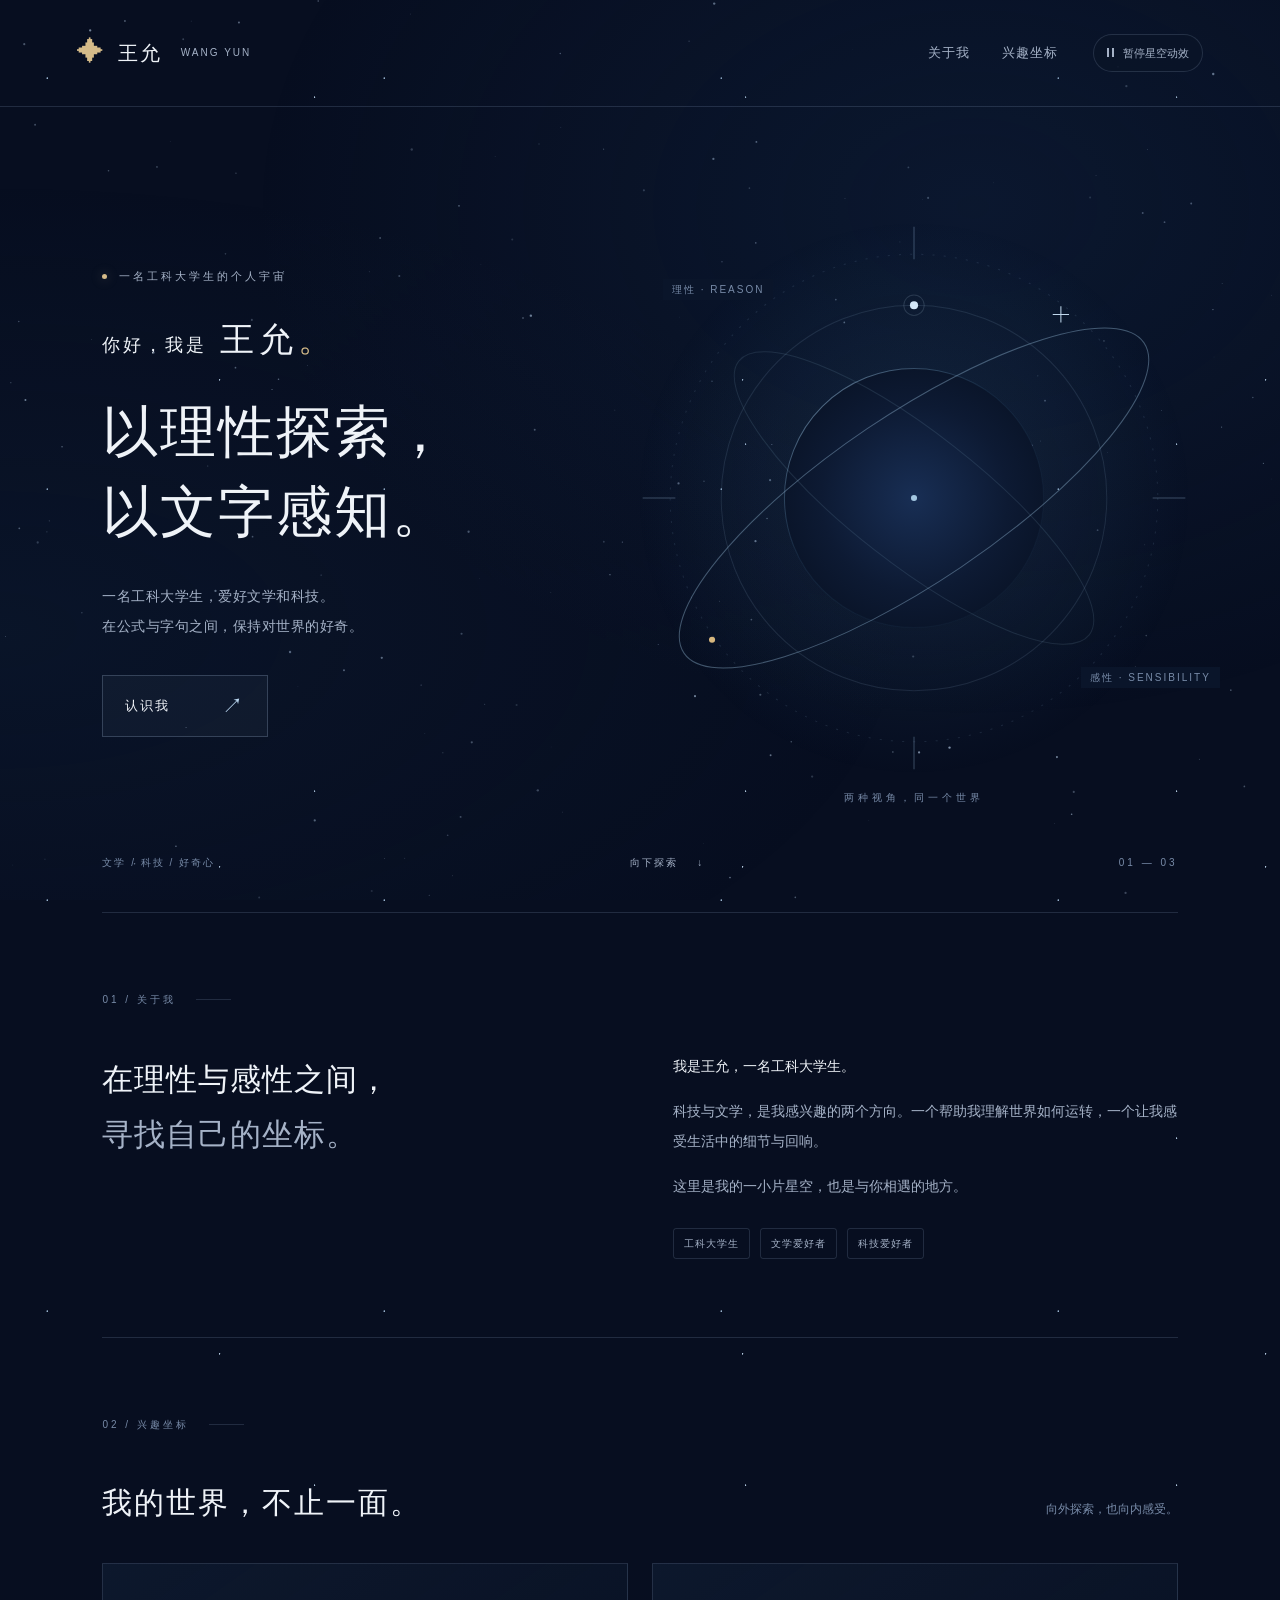
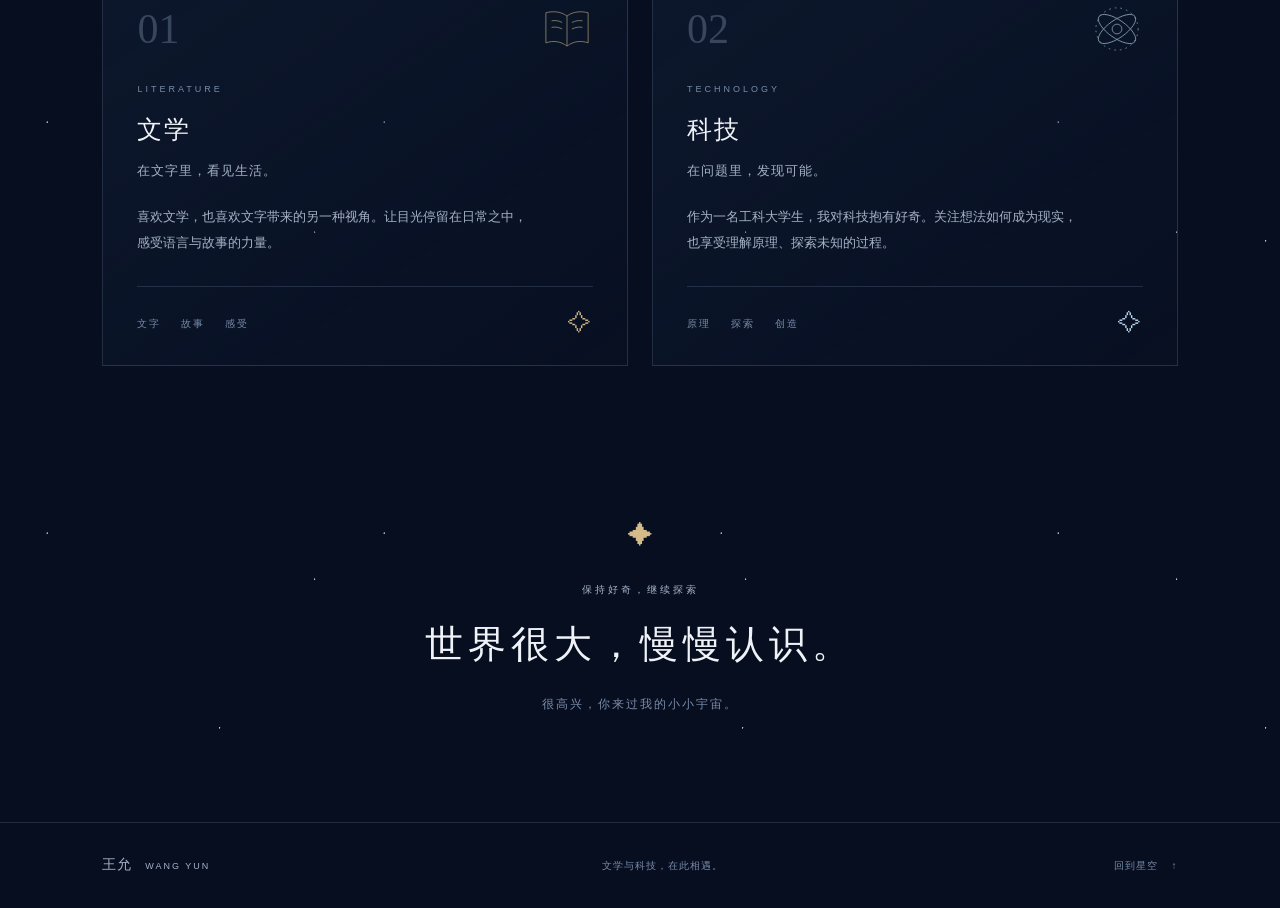
==== wangyun/index.html @ d10f9476 "Add Wang Yun starfield personal site at /wangyun" ====
<!doctype html>
<html lang="zh-CN">
<head>
  <meta charset="utf-8">
  <meta name="viewport" content="width=device-width, initial-scale=1">
  <meta name="theme-color" content="#070e20">
  <meta name="description" content="王允的个人网站。一名工科大学生，爱好文学和科技。在理性与感性之间，保持好奇。">
  <title>王允 · 在理性与感性之间</title>
  <link rel="icon" href="./favicon.svg" type="image/svg+xml">
  <link rel="stylesheet" href="./styles.css">
  <script src="./script.js" defer></script>
</head>
<body>
  <a class="skip-link" href="#main">跳到正文</a>
  <canvas id="starfield" aria-hidden="true"></canvas>
  <div class="atmosphere" aria-hidden="true"></div>

  <header class="site-header">
    <a class="wordmark" href="#home" aria-label="王允，返回首页"><span class="mark" aria-hidden="true">✦</span> 王允<span class="wordmark-latin">WANG YUN</span></a>
    <nav aria-label="主导航">
      <a href="#about">关于我</a>
      <a href="#interests">兴趣坐标</a>
    </nav>
    <button id="motion-toggle" class="motion-toggle" type="button" aria-pressed="false" hidden><span class="motion-icon" aria-hidden="true"></span><span class="motion-label">开启星空动效</span></button>
  </header>

  <main id="main">
    <section id="home" class="hero" aria-labelledby="hero-title">
      <div class="hero-copy">
        <p class="eyebrow"><span class="tiny-star" aria-hidden="true"></span> 一名工科大学生的个人宇宙</p>
        <h1 id="hero-title">你好，我是<span class="name">王允<span class="name-dot">。</span></span></h1>
        <p class="hero-statement">以理性探索，<br>以文字感知。</p>
        <p class="hero-description">一名工科大学生，爱好文学和科技。<br>在公式与字句之间，保持对世界的好奇。</p>
        <a class="primary-link" href="#about">认识我 <span aria-hidden="true">↗</span></a>
      </div>
      <div class="cosmos" aria-hidden="true">
        <svg class="orbit-art" viewBox="0 0 600 600" fill="none">
          <defs>
            <radialGradient id="planet"><stop stop-color="#182e54"/><stop offset=".72" stop-color="#0d1a33"/><stop offset="1" stop-color="#0a152a"/></radialGradient>
            <linearGradient id="rim" x1="180" y1="160" x2="410" y2="420" gradientUnits="userSpaceOnUse"><stop stop-color="#bad7ef" stop-opacity=".7"/><stop offset=".45" stop-color="#477ca4" stop-opacity=".12"/><stop offset="1" stop-color="#477ca4" stop-opacity=".02"/></linearGradient>
            <radialGradient id="halo"><stop stop-color="#4a83b0" stop-opacity=".17"/><stop offset="1" stop-color="#4a83b0" stop-opacity="0"/></radialGradient>
          </defs>
          <circle cx="300" cy="300" r="272" fill="url(#halo)"/>
          <circle cx="300" cy="300" r="239" stroke="#8aaccb" stroke-opacity=".14" stroke-dasharray="2 9"/>
          <circle cx="300" cy="300" r="189" stroke="#8aaccb" stroke-opacity=".15"/>
          <path d="M300 34V66M300 534V566M34 300H66M534 300H566" stroke="#8aaccb" stroke-opacity=".38"/>
          <circle cx="300" cy="300" r="127" fill="url(#planet)" stroke="url(#rim)"/>
          <ellipse cx="300" cy="300" rx="272" ry="82" transform="rotate(-34 300 300)" stroke="#9ec4e1" stroke-opacity=".38"/>
          <ellipse cx="300" cy="300" rx="218" ry="64" transform="rotate(38 300 300)" stroke="#9ec4e1" stroke-opacity=".13"/>
          <g class="orbital-traveler"><circle cx="300" cy="111" r="4" fill="#d4e8f9"/><circle cx="300" cy="111" r="10" stroke="#c8e4f9" stroke-opacity=".15"/></g>
          <circle cx="102" cy="439" r="3" fill="#d7b77e"/>
          <path d="M444 112V128M436 120H452" stroke="#c1d9ed"/>
          <circle cx="300" cy="300" r="3" fill="#a4c7e1"/>
        </svg>
        <span class="orbit-caption caption-top">理性 · REASON</span>
        <span class="orbit-caption caption-bottom">感性 · SENSIBILITY</span>
        <span class="cosmos-footnote">两种视角，同一个世界</span>
      </div>
      <div class="hero-bottom"><span>文学 / 科技 / 好奇心</span><a href="#about">向下探索 <span aria-hidden="true">↓</span></a><span class="hero-index">01 — 03</span></div>
    </section>

    <section id="about" class="about section" aria-labelledby="about-title">
      <div class="section-label"><span>01 / 关于我</span><span class="label-line"></span></div>
      <div class="about-content">
        <h2 id="about-title">在理性与感性之间，<br><span>寻找自己的坐标。</span></h2>
        <div class="about-text"><p>我是王允，一名工科大学生。</p><p>科技与文学，是我感兴趣的两个方向。一个帮助我理解世界如何运转，一个让我感受生活中的细节与回响。</p><p>这里是我的一小片星空，也是与你相遇的地方。</p><div class="identity-tags"><span>工科大学生</span><span>文学爱好者</span><span>科技爱好者</span></div></div>
      </div>
    </section>

    <section id="interests" class="interests section" aria-labelledby="interests-title">
      <div class="section-label"><span>02 / 兴趣坐标</span><span class="label-line"></span></div>
      <div class="section-heading"><h2 id="interests-title">我的世界，不止一面。</h2><p>向外探索，也向内感受。</p></div>
      <div class="interest-grid">
        <article class="interest literature"><div class="interest-top"><span class="interest-number">01</span><svg viewBox="0 0 64 64" aria-hidden="true" fill="none"><path d="M32 16C24 10 14 10 6 12V49C15 46 24 47 32 53C40 47 49 46 58 49V12C50 10 40 10 32 16ZM32 16V53"/><path d="M13 22C17 21 23 22 26 24M13 30C17 29 23 30 26 32M38 24C42 22 47 21 51 22M38 32C42 30 47 29 51 30"/></svg></div><p class="interest-en">LITERATURE</p><h3>文学<span>在文字里，看见生活。</span></h3><p class="interest-description">喜欢文学，也喜欢文字带来的另一种视角。让目光停留在日常之中，感受语言与故事的力量。</p><div class="interest-bottom"><span>文字</span><span>故事</span><span>感受</span><span class="four-point" aria-hidden="true">✧</span></div></article>
        <article class="interest technology"><div class="interest-top"><span class="interest-number">02</span><svg viewBox="0 0 64 64" aria-hidden="true" fill="none"><circle cx="32" cy="32" r="6"/><ellipse cx="32" cy="32" rx="27" ry="11" transform="rotate(-35 32 32)"/><ellipse cx="32" cy="32" rx="27" ry="11" transform="rotate(35 32 32)"/><circle cx="32" cy="32" r="26" stroke-dasharray="2 5"/></svg></div><p class="interest-en">TECHNOLOGY</p><h3>科技<span>在问题里，发现可能。</span></h3><p class="interest-description">作为一名工科大学生，我对科技抱有好奇。关注想法如何成为现实，也享受理解原理、探索未知的过程。</p><div class="interest-bottom"><span>原理</span><span>探索</span><span>创造</span><span class="four-point" aria-hidden="true">✧</span></div></article>
      </div>
    </section>

    <section class="closing" aria-labelledby="closing-title"><span class="closing-star" aria-hidden="true">✦</span><p class="eyebrow">保持好奇，继续探索</p><h2 id="closing-title">世界很大，<br class="mobile-break">慢慢认识。</h2><p>很高兴，你来过我的小小宇宙。</p></section>
  </main>
  <footer class="site-footer"><a class="footer-name" href="#home">王允 <span>WANG YUN</span></a><span>文学与科技，在此相遇。</span><a href="#home">回到星空 <span aria-hidden="true">↑</span></a></footer>
</body>
</html>
---- wangyun/styles.css ----
:root{color-scheme:dark;--bg:#070e20;--text:#eff3f8;--muted:#a5b2c7;--faint:#788ba8;--line:rgba(166,191,223,.17);--blue:#bad7f0;--gold:#d5bb89;font-family:"Microsoft YaHei","PingFang SC","Noto Sans CJK SC",sans-serif;font-synthesis:none}
*{box-sizing:border-box}html{scroll-behavior:smooth;scroll-padding-top:100px}body{margin:0;background:var(--bg);color:var(--text);line-height:1.7;overflow-x:hidden}a{color:inherit;text-decoration:none}button{font:inherit}a,button{-webkit-tap-highlight-color:transparent}a:focus-visible,button:focus-visible{outline:2px solid var(--gold);outline-offset:7px}::selection{background:#375577;color:#fff}[hidden]{display:none!important}
#starfield,.atmosphere{position:fixed;inset:0;width:100%;height:100%;pointer-events:none}#starfield{z-index:-2}.atmosphere{z-index:-1;background:radial-gradient(ellipse at 76% 23%,#17345a42,transparent 52%),radial-gradient(ellipse at 0% 70%,#152d4b35,transparent 50%)}body{isolation:isolate;background-image:radial-gradient(1px 1px at 14% 19%,#9eb9d4 50%,transparent 100%),radial-gradient(1px 1px at 73% 28%,#b2c8de 50%,transparent 100%),radial-gradient(1px 1px at 42% 78%,#b2c8de 50%,transparent 100%);background-size:337px 411px,431px 347px,523px 487px}
.skip-link{position:fixed;top:-100px;left:20px;background:#eff3f8;color:#070e20;padding:12px 20px;z-index:20}.skip-link:focus{top:12px}.site-header{max-width:1440px;margin:auto;padding:30px 6%;display:flex;align-items:center;gap:35px;border-bottom:1px solid var(--line)}.wordmark{display:flex;align-items:center;gap:12px;font-size:20px;font-weight:600;letter-spacing:2px}.mark{color:var(--gold);font-size:27px}.wordmark-latin{font-size:10px;letter-spacing:2px;font-weight:400;color:var(--muted);margin-left:7px}nav{display:flex;gap:32px;margin-left:auto;font-size:13px;letter-spacing:1px}nav a{padding:8px 0;color:var(--muted);transition:color .2s}nav a:hover,nav a[aria-current]{color:var(--text)}.motion-toggle{display:flex;align-items:center;gap:9px;border:1px solid var(--line);background:#0a1527b3;color:var(--muted);padding:9px 13px;border-radius:30px;font-size:11px;cursor:pointer;white-space:nowrap}.motion-toggle:hover{border-color:#8da7c277}.motion-icon{height:9px;width:7px;border-inline:2px solid currentColor}.motion-toggle[aria-pressed="false"] .motion-icon{border:0;width:0;height:0;border-top:5px solid transparent;border-bottom:5px solid transparent;border-left:7px solid currentColor}
main,.site-footer{max-width:1440px;margin:auto}.hero{min-height:760px;min-height:min(850px,calc(100svh - 100px));position:relative;padding:85px 8% 100px;display:grid;grid-template-columns:1fr 1fr;align-items:center;gap:20px}.hero-copy{position:relative;z-index:1}.eyebrow{font-size:11px;letter-spacing:3px;color:var(--muted);display:flex;align-items:center;gap:12px;margin:0 0 25px}.tiny-star{width:5px;height:5px;background:var(--gold);box-shadow:0 0 12px #d5bb8966;border-radius:50%}h1,h2,h3,p{margin-top:0}h1{font-size:18px;font-weight:400;letter-spacing:3px;margin-bottom:24px;display:flex;align-items:baseline;gap:13px}.name{font-size:34px;letter-spacing:5px;font-weight:500}.name-dot{color:var(--gold)}.hero-statement{font-family:"Noto Serif CJK SC","Songti SC","SimSun",serif;font-size:clamp(35px,4.4vw,63px);line-height:1.42;letter-spacing:2px;margin-bottom:28px}.hero-description{color:var(--muted);font-size:14px;line-height:2.2;letter-spacing:.5px;margin-bottom:33px}.primary-link{display:inline-flex;align-items:center;gap:52px;border:1px solid #8ea7c349;padding:12px 22px;font-size:13px;letter-spacing:2px;background:#bddafa0a;transition:background .2s,border-color .2s}.primary-link:hover{background:#bddafa15;border-color:#8ea7c38a}.primary-link span{font-size:21px;color:var(--blue)}.cosmos{position:relative;width:116%;margin-left:-8%;max-width:640px;aspect-ratio:1}.orbit-art{width:100%;height:100%;overflow:visible}.orbital-traveler{transform-origin:300px 300px;animation:orbit 100s linear infinite;animation-play-state:paused}.motion-on .orbital-traveler{animation-play-state:running}@keyframes orbit{to{transform:rotate(360deg)}}.orbit-caption{position:absolute;font-size:10px;letter-spacing:2px;color:var(--faint);background:#0a152a;padding:2px 9px}.caption-top{top:14%;left:9%}.caption-bottom{bottom:20%;right:0}.cosmos-footnote{position:absolute;left:0;bottom:1%;width:100%;text-align:center;font-size:10px;color:var(--faint);letter-spacing:4px}.hero-bottom{position:absolute;bottom:31px;left:8%;right:8%;display:flex;justify-content:space-between;align-items:center;font-size:10px;letter-spacing:2px;color:var(--faint)}.hero-bottom a{color:var(--muted);padding:10px}.hero-bottom a span{margin-left:15px}.hero-index{letter-spacing:3px}
.section{margin:0 8%;padding:78px 0;border-top:1px solid var(--line)}.section-label{display:flex;align-items:center;gap:20px;font-size:10px;letter-spacing:3px;color:var(--faint);margin-bottom:44px}.label-line{width:35px;height:1px;background:var(--line)}.about-content{display:grid;grid-template-columns:1fr 1fr;gap:65px}.about h2{font-size:clamp(23px,2.4vw,33px);font-weight:400;line-height:1.8;letter-spacing:1px}.about h2 span{color:var(--muted)}.about-text{font-size:14px;color:var(--muted);line-height:2.1}.about-text p{margin-bottom:16px}.about-text p:first-child{color:var(--text)}.identity-tags{display:flex;gap:10px;flex-wrap:wrap;margin-top:26px}.identity-tags span{font-size:10px;letter-spacing:1px;border:1px solid var(--line);border-radius:3px;padding:4px 10px}.section-heading{display:flex;justify-content:space-between;align-items:baseline;gap:24px;margin-bottom:35px}.section-heading h2{font-size:30px;font-weight:400;letter-spacing:2px;margin:0}.section-heading p{font-size:12px;color:var(--faint);margin:0}.interest-grid{display:grid;grid-template-columns:1fr 1fr;gap:24px}.interest{padding:30px 34px 22px;border:1px solid var(--line);background:linear-gradient(145deg,#14243b77,#0b152933);position:relative}.interest-top{display:flex;align-items:center;justify-content:space-between;margin-bottom:17px}.interest-number{font-family:Georgia,serif;font-size:42px;color:#879cb35c;font-weight:400}.interest-top svg{width:52px;height:52px;stroke:var(--blue);stroke-width:1;opacity:.7}.literature .interest-top svg{stroke:var(--gold)}.interest-en{font-size:9px;letter-spacing:3px;color:var(--faint);margin-bottom:11px}.interest h3{font-size:25px;font-weight:400;letter-spacing:2px;margin-bottom:22px}.interest h3 span{display:block;font-size:13px;letter-spacing:1px;color:var(--muted);margin-top:9px}.interest-description{font-size:13px;line-height:2;color:var(--muted);margin-bottom:30px;max-width:390px}.interest-bottom{display:flex;gap:20px;align-items:center;border-top:1px solid var(--line);padding-top:17px;font-size:10px;letter-spacing:2px;color:var(--faint)}.four-point{margin-left:auto;font-size:23px;color:var(--gold)}.technology .four-point{color:var(--blue)}
.closing{text-align:center;padding:70px 24px 95px}.closing-star{display:block;color:var(--gold);font-size:25px;margin-bottom:24px}.closing .eyebrow{justify-content:center;font-size:10px;margin-bottom:14px}.closing h2{font-family:"Noto Serif CJK SC","Songti SC","SimSun",serif;font-size:38px;font-weight:400;letter-spacing:5px;margin-bottom:18px}.closing>p:last-child{font-size:12px;color:var(--faint);letter-spacing:2px}.mobile-break{display:none}.site-footer{border-top:1px solid var(--line);padding:27px 8%;display:flex;align-items:center;justify-content:space-between;gap:20px;color:var(--faint);font-size:10px;letter-spacing:1px}.footer-name{color:var(--muted);font-size:14px}.footer-name span{font-size:9px;letter-spacing:2px;margin-left:8px}.site-footer>a:last-child{padding:7px 0}.site-footer>a:last-child span{margin-left:10px}
@media(min-width:1441px){.site-header{border-inline:1px solid #a6bfdf08}}@media(max-width:1000px){.wordmark-latin{display:none}.hero{padding-top:70px;min-height:700px}.hero-statement{font-size:43px}.cosmos{width:120%;margin-left:-12%}.about-content{gap:35px}.section-heading h2{font-size:26px}.interest{padding:25px}.section-heading p{font-size:11px}.hero-description{font-size:13px}}@media(max-width:700px){html{scroll-padding-top:25px}.site-header{padding:18px 6%;gap:15px;flex-wrap:wrap}.wordmark{font-size:18px;gap:7px;letter-spacing:1px}.mark{font-size:22px}nav{gap:18px;font-size:11px;margin-left:auto}.motion-toggle{padding:7px 9px;font-size:10px;gap:7px}.motion-label{font-size:0}.motion-label::after{content:'暂停动效';font-size:10px}.motion-toggle[aria-pressed="false"] .motion-label::after{content:'开启动效'}.hero{display:flex;flex-direction:column;align-items:stretch;min-height:0;padding:60px 7% 80px;gap:0}.hero .eyebrow{font-size:9px;letter-spacing:2px;margin-bottom:20px}h1{font-size:15px;gap:10px;margin-bottom:17px}.name{font-size:29px}.hero-statement{font-size:clamp(34px,8vw,50px);letter-spacing:2px;margin-bottom:21px}.hero-description{font-size:12px;line-height:2.1;margin-bottom:27px}.primary-link{padding:9px 17px;font-size:12px;gap:48px}.cosmos{width:88%;align-self:center;margin:7px 0 0;max-width:380px}.caption-top{font-size:8px;left:1%}.caption-bottom{font-size:8px;right:-3%}.cosmos-footnote{font-size:8px}.hero-bottom{left:7%;right:7%;bottom:22px;font-size:8px;letter-spacing:1px}.hero-index{display:none}.section{margin:0 7%;padding:44px 0}.section-label{margin-bottom:28px;font-size:9px}.about-content{grid-template-columns:1fr;gap:15px}.about h2{font-size:24px;margin-bottom:8px}.about-text{font-size:13px}.identity-tags{margin-top:19px}.section-heading{display:block;margin-bottom:25px}.section-heading h2{font-size:25px;margin-bottom:10px}.interest-grid{grid-template-columns:1fr;gap:16px}.interest{padding:24px 26px 19px}.interest-top{margin-bottom:7px}.interest h3{margin-bottom:16px}.interest-description{font-size:12px;margin-bottom:24px;max-width:100%}.interest-top svg{width:47px;height:47px}.closing{padding:45px 20px 60px}.closing h2{font-size:29px;letter-spacing:3px}.closing>p:last-child{font-size:10px;letter-spacing:1px}.site-footer{padding:22px 7%;flex-wrap:wrap;font-size:9px;gap:13px}.site-footer>span{order:3;width:100%}.footer-name span{font-size:8px}.site-footer>a:last-child{margin-left:auto}}@media(max-width:360px){.site-header{gap:10px}nav{gap:12px}.motion-toggle{padding:7px}.hero-statement{font-size:32px}.closing h2{font-size:27px}.section-heading h2{font-size:23px}.about h2{font-size:21px}}@media(prefers-reduced-motion:reduce){html{scroll-behavior:auto}*,*::before,*::after{transition:none!important}.orbital-traveler{animation:none!important}}
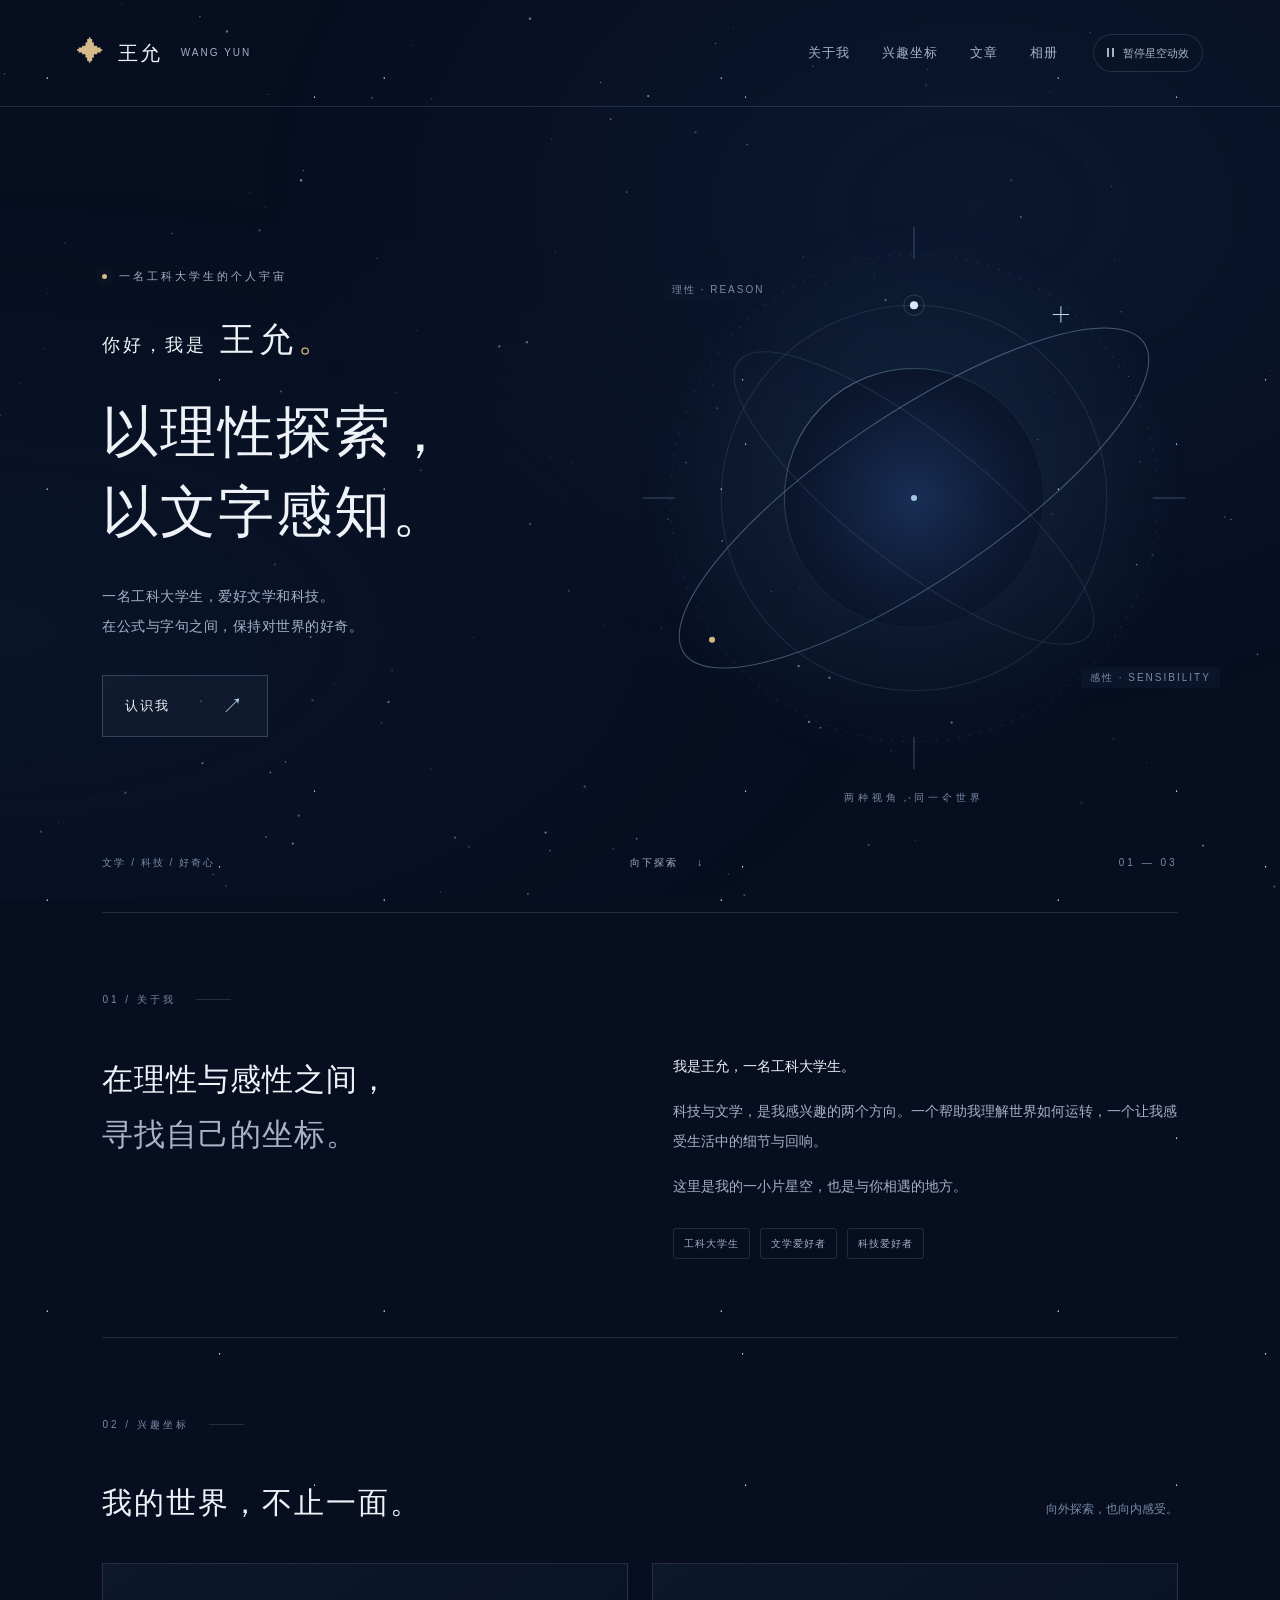
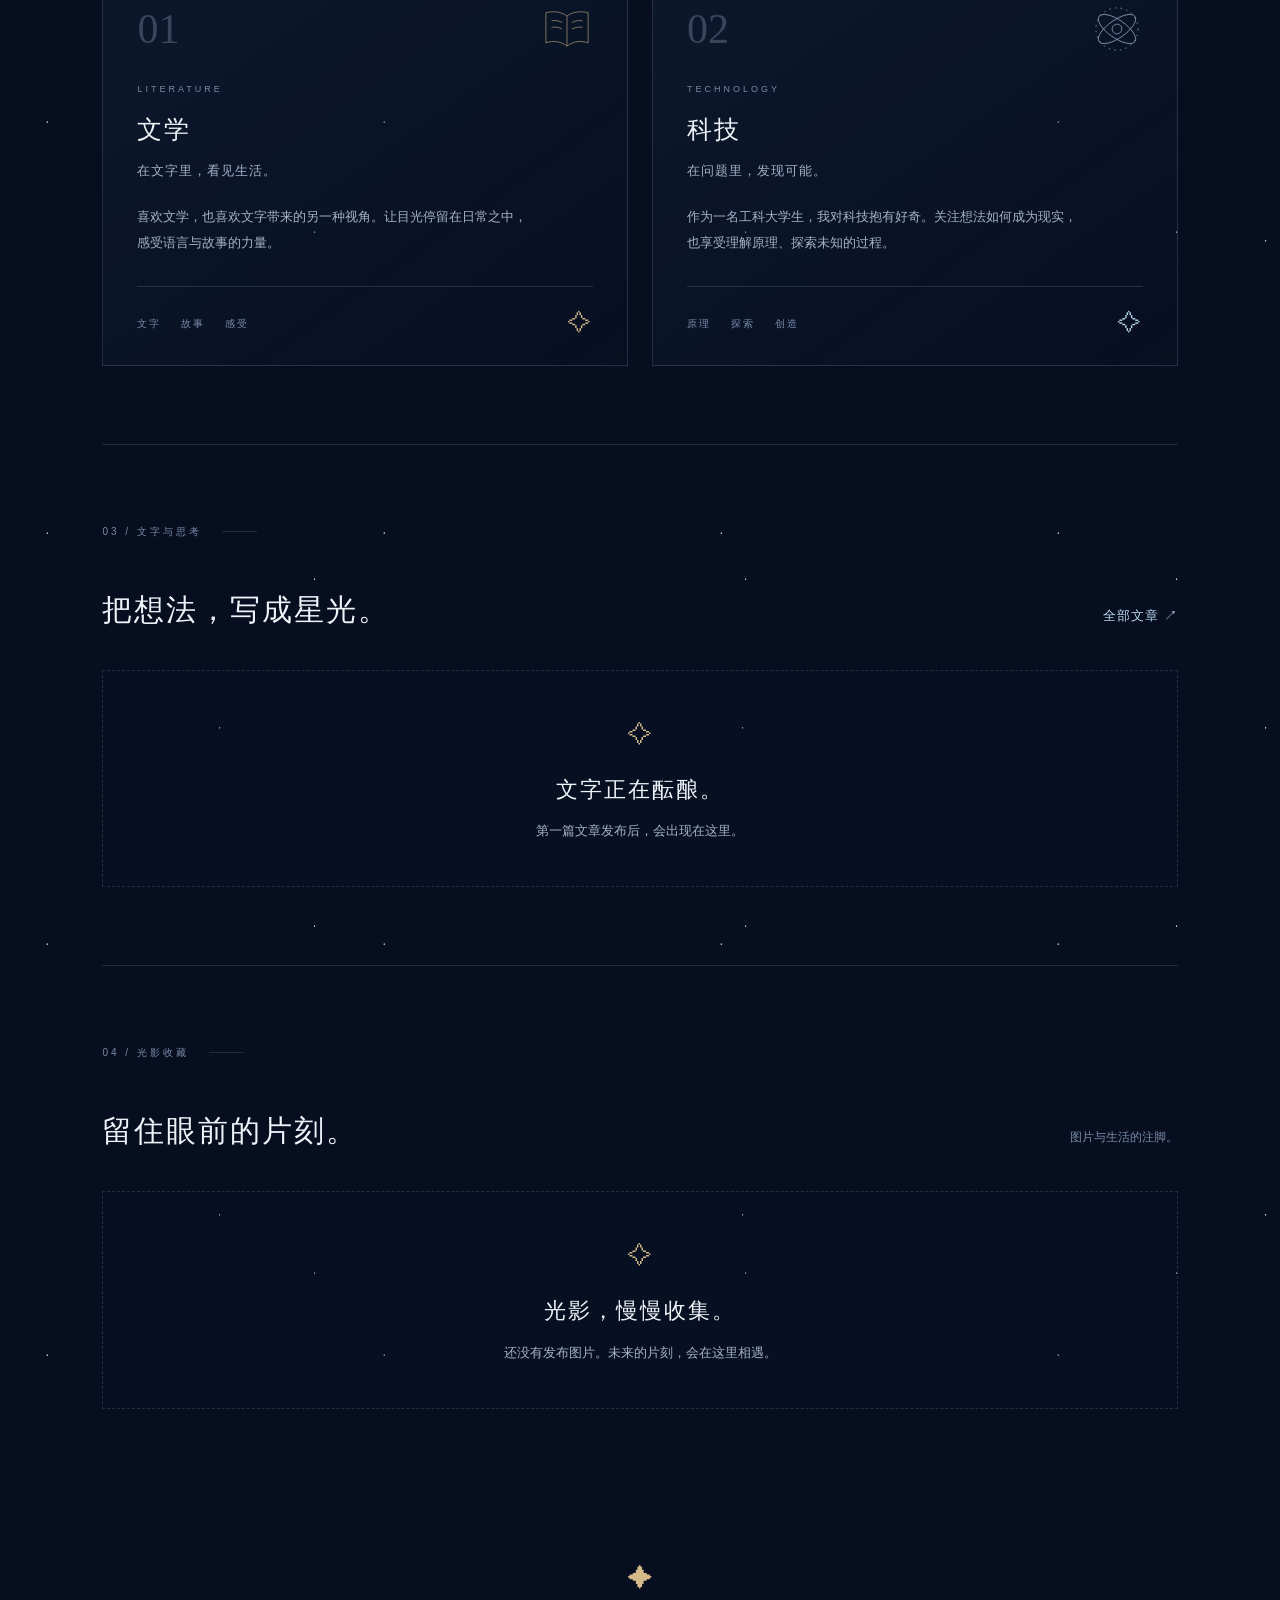
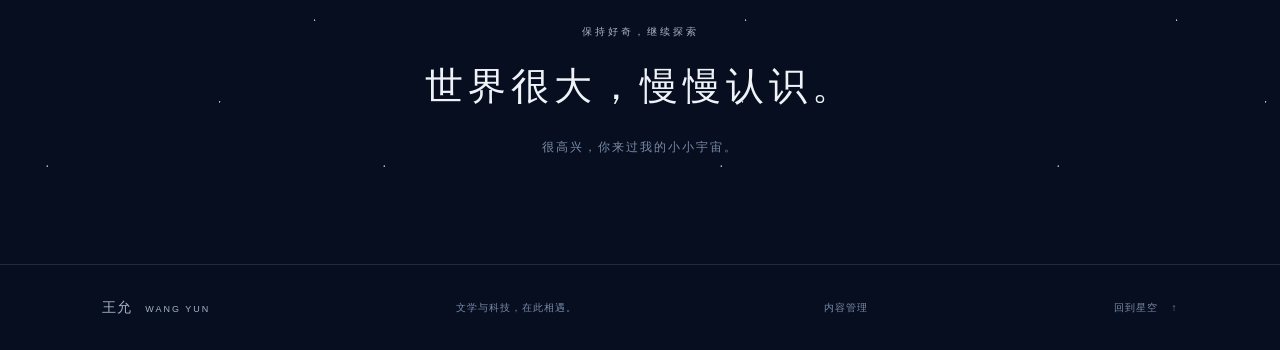
==== commit 14c79985: "Add articles, gallery, and Pages CMS content management" ====
--- a/wangyun/index.html
+++ b/wangyun/index.html
@@ -8,7 +8,9 @@
   <title>王允 · 在理性与感性之间</title>
   <link rel="icon" href="./favicon.svg" type="image/svg+xml">
   <link rel="stylesheet" href="./styles.css">
+  <link rel="stylesheet" href="./content.css">
   <script src="./script.js" defer></script>
+  <script src="./content.js" defer></script>
 </head>
 <body>
   <a class="skip-link" href="#main">跳到正文</a>
@@ -20,6 +22,8 @@
     <nav aria-label="主导航">
       <a href="#about">关于我</a>
       <a href="#interests">兴趣坐标</a>
+      <a href="#writing">文章</a>
+      <a href="#gallery">相册</a>
     </nav>
     <button id="motion-toggle" class="motion-toggle" type="button" aria-pressed="false" hidden><span class="motion-icon" aria-hidden="true"></span><span class="motion-label">开启星空动效</span></button>
   </header>
@@ -76,8 +80,25 @@
       </div>
     </section>
 
+    <section id="writing" class="section" aria-labelledby="writing-title">
+      <div class="section-label"><span>03 / 文字与思考</span><span class="label-line"></span></div>
+      <div class="section-heading"><h2 id="writing-title">把想法，写成星光。</h2><a class="text-link" href="./article.html">全部文章 <span aria-hidden="true">↗</span></a></div>
+      <div id="posts-list" class="post-grid" data-posts data-limit="3" aria-live="polite"><p class="loading-state">正在翻开文章……</p></div>
+      <noscript><p>文章列表需要启用 JavaScript 后查看。</p></noscript>
+    </section>
+    <section id="gallery" class="section" aria-labelledby="gallery-title">
+      <div class="section-label"><span>04 / 光影收藏</span><span class="label-line"></span></div>
+      <div class="section-heading"><h2 id="gallery-title">留住眼前的片刻。</h2><p>图片与生活的注脚。</p></div>
+      <div id="gallery-grid" class="gallery-grid" aria-live="polite"><p class="loading-state">正在展开相册……</p></div>
+      <noscript><p>相册需要启用 JavaScript 后查看。</p></noscript>
+    </section>
+    <dialog id="photo-dialog" aria-labelledby="photo-caption">
+      <div class="photo-toolbar"><span id="photo-count"></span><button type="button" id="photo-close" autofocus>关闭 <span aria-hidden="true">×</span></button></div>
+      <img id="photo-full" alt="">
+      <div class="photo-controls"><button type="button" id="photo-prev" aria-label="上一张图片">←</button><p id="photo-caption"></p><button type="button" id="photo-next" aria-label="下一张图片">→</button></div>
+    </dialog>
     <section class="closing" aria-labelledby="closing-title"><span class="closing-star" aria-hidden="true">✦</span><p class="eyebrow">保持好奇，继续探索</p><h2 id="closing-title">世界很大，<br class="mobile-break">慢慢认识。</h2><p>很高兴，你来过我的小小宇宙。</p></section>
   </main>
-  <footer class="site-footer"><a class="footer-name" href="#home">王允 <span>WANG YUN</span></a><span>文学与科技，在此相遇。</span><a href="#home">回到星空 <span aria-hidden="true">↑</span></a></footer>
+  <footer class="site-footer"><a class="footer-name" href="#home">王允 <span>WANG YUN</span></a><span>文学与科技，在此相遇。</span><a href="./admin.html">内容管理</a><a href="#home">回到星空 <span aria-hidden="true">↑</span></a></footer>
 </body>
 </html>
--- a/wangyun/content.css
+++ b/wangyun/content.css
@@ -0,0 +1,61 @@
+/* Article and gallery surfaces share the existing starfield theme. */
+.text-link{color:var(--blue);font-size:13px;letter-spacing:1px;text-underline-offset:5px}
+.text-link:hover{text-decoration:underline}
+.post-grid{display:grid;grid-template-columns:repeat(3,minmax(0,1fr));gap:22px}
+.post-card{min-width:0;border:1px solid var(--line);background:#0b172bba;transition:border-color .2s}
+.post-card:hover{border-color:#94b6d36b}
+.post-card>a{display:flex;flex-direction:column;height:100%}
+.post-cover{width:100%;aspect-ratio:16/10;object-fit:cover;background:#11223c;display:block}
+.post-copy{padding:25px;display:flex;flex-direction:column;flex:1;overflow-wrap:anywhere}
+.post-date,.post-footer{font-size:11px;letter-spacing:1px;color:var(--muted)}
+.post-card h3{font-size:21px;line-height:1.6;letter-spacing:1px;font-weight:400;margin:14px 0}
+.post-summary{font-size:13px;line-height:1.9;color:var(--muted);display:-webkit-box;-webkit-line-clamp:3;-webkit-box-orient:vertical;overflow:hidden;margin-bottom:25px}
+.post-footer{margin-top:auto;color:var(--blue)}
+.empty-state,.error-state{grid-column:1/-1;border:1px dashed var(--line);padding:44px 30px;text-align:center;background:#0c17284d;color:var(--muted)}
+.empty-state h3{font-size:22px;font-weight:400;color:var(--text);letter-spacing:2px;margin-bottom:12px}
+.empty-state p,.error-state p{font-size:13px;margin:0}
+.empty-symbol{color:var(--gold);font-size:24px;display:block;margin-bottom:15px}
+.loading-state{color:var(--muted);font-size:14px;grid-column:1/-1}
+.retry-button,#photo-dialog button{color:var(--text);border:1px solid var(--line);background:#12233a;padding:9px 18px;cursor:pointer;min-height:44px}
+.retry-button{margin-top:18px}
+.gallery-grid{display:grid;grid-template-columns:repeat(3,minmax(0,1fr));gap:23px}
+.photo-item{min-width:0;margin:0}
+.photo-button{padding:0;display:block;width:100%;border:1px solid var(--line);background:#12233a;cursor:zoom-in;color:var(--text)}
+.photo-button img{display:block;width:100%;aspect-ratio:4/3;object-fit:cover;color:var(--muted)}
+.photo-item figcaption{font-size:12px;line-height:1.9;color:var(--muted);padding:12px 0;overflow-wrap:anywhere}
+#photo-dialog{border:1px solid var(--line);padding:18px;background:#0a1425;color:var(--text);max-width:min(1100px,94vw);width:fit-content;max-height:94svh;overflow:auto}
+#photo-dialog::backdrop{background:#020610e8}
+.photo-toolbar{display:flex;align-items:center;justify-content:space-between;gap:30px;margin-bottom:14px;font-size:12px;color:var(--muted)}
+#photo-full{display:block;max-width:100%;max-height:67svh;object-fit:contain;min-width:min(300px,75vw)}
+.photo-controls{display:flex;align-items:center;gap:20px;justify-content:space-between;margin-top:15px}
+#photo-caption{font-size:13px;line-height:1.8;margin:0;overflow-wrap:anywhere;min-width:0;max-width:740px}
+#photo-dialog button:disabled{opacity:.35;cursor:default}
+.reading-main{max-width:1000px;min-height:70svh;padding:65px 7% 100px}
+.reading-main .post-grid{grid-template-columns:repeat(2,minmax(0,1fr));margin-top:35px}
+.reading-main h1,.admin-main h1{display:block;font-size:clamp(28px,4vw,45px);line-height:1.5;letter-spacing:2px;margin:18px 0 25px;overflow-wrap:anywhere}
+.article-meta{color:var(--muted);font-size:12px;letter-spacing:1px;padding-bottom:24px;margin-bottom:30px;border-bottom:1px solid var(--line)}
+.article-cover{display:block;width:100%;max-height:480px;object-fit:contain;margin:25px 0 40px;background:#0d192a}
+.article-body{font-size:16px;line-height:2.1;overflow-wrap:anywhere;color:#d4dfed}
+.article-body h2,.article-body h3,.article-body h4{font-weight:500;line-height:1.65;color:var(--text);margin:36px 0 18px;letter-spacing:1px}
+.article-body h2{font-size:26px}.article-body h3{font-size:22px}.article-body h4{font-size:19px}
+.article-body p{margin-bottom:22px}.article-body img{display:block;max-width:100%;height:auto;margin:25px auto}
+.article-body a{color:#bedcf7;text-decoration:underline;text-underline-offset:4px}
+.article-body blockquote{border-left:2px solid var(--gold);margin:25px 0;padding:10px 22px;color:var(--muted);background:#14223b66}
+.article-body blockquote p:last-child{margin-bottom:0}.article-body pre{overflow:auto;max-width:100%;padding:20px;background:#030a17;border:1px solid var(--line);line-height:1.6;white-space:pre}
+.article-body code{font-family:Consolas,monospace;font-size:.9em;background:#17253b;padding:2px 5px}
+.article-body pre code{padding:0;background:none}.article-body hr{border:0;border-top:1px solid var(--line);margin:35px 0}
+.table-scroll{overflow-x:auto;max-width:100%;margin:25px 0}.article-body table{border-collapse:collapse;width:100%;font-size:14px}
+.article-body td,.article-body th{border:1px solid var(--line);padding:10px 15px;min-width:100px}
+.article-end{margin-top:55px;padding-top:25px;border-top:1px solid var(--line)}
+.admin-main{max-width:950px;padding:70px 7% 90px;min-height:70svh}
+.admin-intro{font-size:16px;color:var(--muted);line-height:2;margin-bottom:30px}
+.small-note{font-size:12px;color:var(--muted);line-height:1.9;margin-top:17px;overflow-wrap:anywhere}
+.small-note a{text-decoration:underline}.admin-section{border-top:1px solid var(--line);padding-top:30px;margin-top:40px}
+.admin-section h2{font-size:22px;font-weight:400;letter-spacing:1px;margin-bottom:23px}
+.admin-section p,.guide-list{font-size:14px;line-height:2;color:var(--muted)}
+.guide-list{padding-left:22px}.guide-list li{padding-left:5px;margin-bottom:17px}.guide-list strong{color:var(--text);font-weight:500}
+.admin-main code{font-size:12px;overflow-wrap:anywhere;color:var(--blue)}
+.admin-columns{display:grid;grid-template-columns:1fr 1fr;gap:35px}
+.site-header{flex-wrap:wrap}.site-header nav{flex-wrap:wrap}
+@media(max-width:1000px){.site-header{gap:20px}.site-header nav{gap:20px}.post-grid{grid-template-columns:repeat(2,minmax(0,1fr))}}
+@media(max-width:700px){.site-header .wordmark{order:0}.site-header .motion-toggle{order:1;margin-left:auto}.site-header nav{order:2;flex-basis:100%;margin-left:0;justify-content:space-between;gap:12px;border-top:1px solid var(--line);padding-top:8px}.post-grid,.reading-main .post-grid{grid-template-columns:1fr}.gallery-grid{grid-template-columns:repeat(2,minmax(0,1fr));gap:14px}.post-copy{padding:22px}.post-card h3{font-size:20px}.section-heading .text-link{display:inline-block;margin-top:10px}.empty-state{padding:30px 20px}.empty-state h3{font-size:19px}.empty-state p{font-size:12px}.reading-main{padding:40px 7% 60px}.article-body{font-size:15px}.article-body h2{font-size:23px}.article-body h3{font-size:20px}.admin-main{padding:40px 7% 60px}.admin-columns{grid-template-columns:1fr;gap:0}.admin-main h1{font-size:33px}.admin-intro{font-size:14px}.photo-controls{gap:10px}#photo-dialog{padding:12px}#photo-caption{font-size:12px}}
